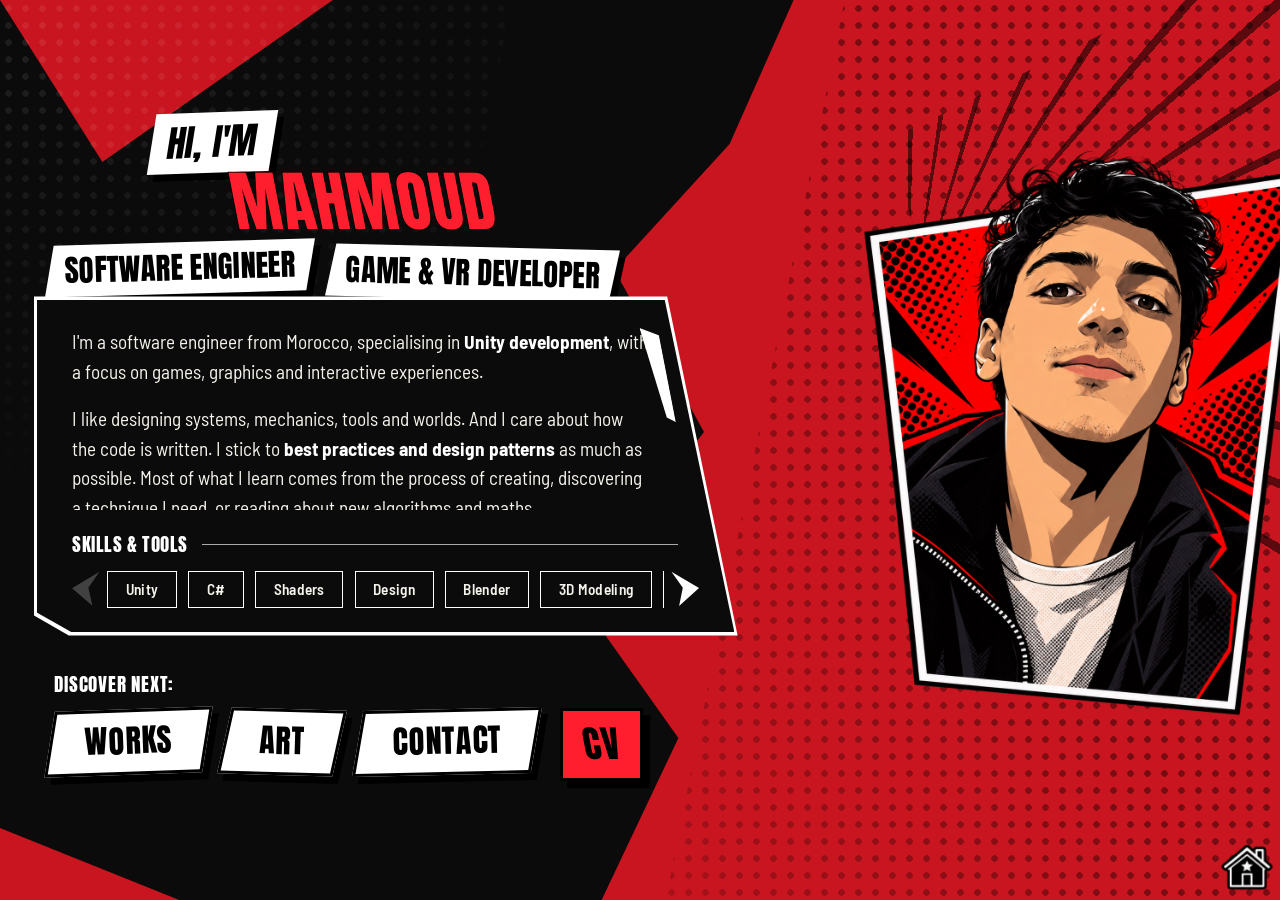
==== about.html @ aef6826e "First Commit, Home, About and Contact page done" ====
<!DOCTYPE html>
<html lang="en">
<head>
<meta charset="utf-8">
<meta name="viewport" content="width=device-width, initial-scale=1">
<title>About — Mahmoud Elmansari</title>
<meta name="description" content="Software engineer from Morocco specialising in Unity development — games, graphics and interactive experiences.">

<meta property="og:title" content="About — Mahmoud Elmansari">
<meta property="og:description" content="Software engineer from Morocco. Unity, games, graphics, interactive experiences.">
<meta property="og:type" content="website">

<link rel="preconnect" href="https://fonts.googleapis.com">
<link rel="preconnect" href="https://fonts.gstatic.com" crossorigin>
<link href="https://fonts.googleapis.com/css2?family=Anton&family=Barlow+Semi+Condensed:wght@400;500;600;700&family=Caveat:wght@600;700&family=Permanent+Marker&display=swap" rel="stylesheet">

<link rel="stylesheet" href="css/style.css">
<link rel="stylesheet" href="css/about.css">
</head>

<body class="page-about">

<!-- =================================================================
     BACKGROUND — fluid, fills the window at any aspect
     ================================================================= -->
<div class="bg" aria-hidden="true">
  <div class="bg-red"></div>
  <div class="bg-dots bg-dots--right"></div>
  <div class="bg-rays"></div>
  <div class="bg-spike-a"></div>
  <div class="bg-spike-b"></div>
  <div class="bg-dots bg-dots--left"></div>
</div>

<!-- =================================================================
     VIEWPORT > FRAME — composed on the 1600 x 900 canvas
     ================================================================= -->
<div class="viewport">
<div class="frame">

  <main class="stage">

    <!-- ---------- heading stack ---------- -->
    <header class="intro">
      <p class="intro-hi"><span>Hi, I'm</span></p>
      <h1 class="intro-name"><span>Mahmoud</span></h1>
      <p class="intro-roles">
        <span class="role-plate role-plate--a"><span>Software Engineer</span></span>
        <span class="role-plate role-plate--b"><span>Game &amp; VR Developer</span></span>
      </p>
    </header>

    <!-- ---------- bio panel ---------- -->
    <section class="panel">
      <div class="panel-inner">

        <div class="bio-wrap">
          <div class="bio">
            <p>I'm a software engineer from Morocco, specialising in
               <strong>Unity development</strong>, with a focus on games,
               graphics and interactive experiences.</p>
            <p>I like designing systems, mechanics, tools and
               worlds. And I care about how the code is written. I stick to
               <strong>best practices and design patterns</strong> as much as
               possible. Most of what I learn comes from the process of
               creating, discovering a technique I need, or reading about new
               algorithms and maths.</p>
            <p>I'm also deeply into <strong>visual art and animation</strong>.
               I draw when I can. I always trying to improve my art
               skills and fundamentals.</p>
            <p>I'm always learning, exploring, and making new things, and I'm
               always open to new opportunities where we can build meaningful
               experiences.</p>
          </div>
          <div class="bio-scroll" aria-hidden="true"><span class="bio-thumb"></span></div>
        </div>

        <h2 class="skills-head"><span>Skills &amp; Tools</span></h2>
        <div class="skills-wrap">
          <button class="skills-arrow skills-arrow--prev" type="button" aria-label="Scroll skills left">
            <svg viewBox="0 0 32 40" aria-hidden="true"><polygon points="30,0 0,17 26,40 19,18"/></svg>
          </button>

          <ul class="skills">
            <li>Unity</li>
            <li>C#</li>
            <li>Shaders</li>
            <li>Design</li>
            <li>Blender</li>
            <li>3D Modeling</li>
            <li>Photoshop</li>
            <li>Painting</li>
            <li>Drawing</li>
            <li>UX/UI</li>
          </ul>

          <button class="skills-arrow skills-arrow--next" type="button" aria-label="Scroll skills right">
            <svg viewBox="0 0 32 40" aria-hidden="true"><polygon points="2,0 32,17 6,40 13,18"/></svg>
          </button>
        </div>

      </div>
    </section>

    <!-- ---------- onward navigation ---------- -->
    <nav class="discover" aria-label="Continue to">
      <p class="discover-label">Discover next:</p>
      <ul>
        <li><a class="nav-btn" href="works.html"><span>Works</span></a></li>
        <li><a class="nav-btn" href="art.html"><span>Art</span></a></li>
        <li><a class="nav-btn" href="contact.html"><span>Contact</span></a></li>
      </ul>
    </nav>

    <a class="cv" href="About%20Me%20Asset/CV_Mahmoud.pdf"
       download="Mahmoud-Elmansari-CV.pdf"
       aria-label="Download my CV as a PDF"><span>CV</span></a>

    <!-- ---------- portrait ---------- -->
    <div class="shot">
      <div class="shot-frame">
        <img src="About%20Me%20Asset/Me_Persona_5.png" alt="Portrait of Mahmoud Elmansari">
      </div>
    </div>

    <!-- ---------- home ---------- -->
    <a class="home-link" href="index.html" aria-label="Back to home">
      <img src="General%20Asset/House_Icon_Persona.png" alt="">
    </a>

  </main>

</div>
</div>

<script src="js/main.js"></script>
</body>
</html>
---- css/style.css ----
/* =====================================================================
   Mahmoud Elmansari — personal site
   style.css

   HOW THIS PAGE SCALES
   --------------------
   The composition is designed once on a fixed 1600 x 900 canvas, then
   scaled uniformly to fit the window — the same idea as a Canvas Scaler
   with a reference resolution.

   --u is the size of one design pixel at the current window size.
   Every measurement inside the frame is written as calc(var(--u) * N),
   where N is the number of pixels it would be on the 1600x900 canvas.

   So: a 112px headline is calc(var(--u) * 112). An element 110px from
   the left is left:calc(var(--u) * 110). Nothing is fluid, nothing
   drifts, and the layout cannot break at any window size.

   The background sits OUTSIDE the frame and fills the whole window,
   so there are never letterbox bars around the scaled composition.

   Below 760px wide the frame is switched off entirely and a separate
   flowing mobile layout takes over (section 12).
   ===================================================================== */

/* ---------------------------------------------------------------
   1. TOKENS
   --------------------------------------------------------------- */
:root{
  /* the scaler --------------------------------------------------- */
  --design-w: 1600;
  --design-h: 900;
  --u: min(100vw / 1600, 100vh / 900);   /* one design pixel */

  /* colour ------------------------------------------------------- */
  --red:        #C9151F;
  --red-hot:    #FF1E2D;
  --black:      #0B0B0B;
  --black-pure: #000000;
  --white:      #F6F3EC;
  --white-pure: #FFFFFF;

  /* geometry (design px) ---------------------------------------- */
  --skew:       -11deg;
  --pop:        calc(var(--u) * 9);
  --edge:       calc(var(--u) * 4);

  /* type --------------------------------------------------------- */
  --f-display:  "Anton", "Arial Narrow", Impact, sans-serif;
  --f-text:     "Barlow Semi Condensed", "Arial Narrow", sans-serif;
  --f-hand:     "Permanent Marker", cursive;
  --f-script:   "Caveat", cursive;

  /* sizes, in design px ----------------------------------------- */
  --s-name:     calc(var(--u) * 112);
  --s-nav:      calc(var(--u) * 44);
  --s-role:     calc(var(--u) * 21);
  --s-tagline:  calc(var(--u) * 54);
  --s-body:     calc(var(--u) * 20);
  --s-cta:      calc(var(--u) * 16);
  --s-note:     calc(var(--u) * 17);

  /* composition anchors, in design px --------------------------- */
  --identity-x: 110;      /* left edge of the name block          */
  --identity-y: 195;      /* top edge of the name block           */
  --sub-indent: 26;       /* extra indent for role/tagline/blurb/cta */
  --nav-x:      690;      /* left edge of the nav column          */
  --nav-y:      262;      /* top edge of the nav column           */
  --nav-w:      340;      /* nav column width (plates centre in it) */
}

/* ---------------------------------------------------------------
   2. RESET
   --------------------------------------------------------------- */
*,*::before,*::after{box-sizing:border-box}
html,body{margin:0;padding:0;height:100%}
html{-webkit-text-size-adjust:100%}

body{
  background:var(--black);
  color:var(--white);
  font-family:var(--f-text);
  line-height:1.4;
  overflow:hidden;
}

img{display:block;max-width:100%}
ul{list-style:none;margin:0;padding:0}
a{text-decoration:none;color:inherit}

:focus-visible{outline:calc(var(--u) * 3) solid var(--white-pure);outline-offset:calc(var(--u) * 5)}

/* ---------------------------------------------------------------
   3. BACKGROUND — fluid, fills the window at any aspect
   --------------------------------------------------------------- */
.bg{position:fixed;inset:0;z-index:0;pointer-events:none;overflow:hidden}
.bg > *{position:absolute;inset:0}

.bg-red{
  background:var(--red);
  clip-path:polygon(
    0 0, 57% 0, 50% 13%, 56% 25%, 46% 41%,
    53% 55%, 43% 71%, 48% 85%, 39% 100%, 0 100%
  );
}

.bg-shard-bl{
  background:var(--black);
  clip-path:polygon(0 70%, 8% 76%, 4% 84%, 31% 100%, 0 100%);
}

.bg-slash{
  background:var(--red-hot);
  clip-path:polygon(27% 100%, 50% 30%, 53% 30%, 33% 100%);
}

.bg-shard-tr{
  background:var(--red);
  clip-path:polygon(70% 0, 100% 0, 100% 55%, 93% 42%, 97% 26%, 86% 24%, 90% 11%);
}

.bg-rays{
  top:-24%; right:-14%; left:auto; bottom:auto;
  width:78vmax; height:78vmax;
  background:repeating-conic-gradient(
    from 168deg at 50% 50%,
    var(--black-pure) 0deg 1.1deg,
    transparent      1.1deg 7.5deg
  );
  opacity:.85;
  clip-path:polygon(52% 42%, 100% 8%, 100% 62%, 74% 66%);
}

.bg-bolt-a{
  background:var(--red);
  clip-path:polygon(63% 0, 69% 0, 60% 33%, 66% 33%, 55% 72%, 58% 40%, 52% 40%);
  opacity:.95;
}
.bg-bolt-b{
  background:var(--red-hot);
  clip-path:polygon(88% 62%, 92% 62%, 85% 82%, 89% 82%, 78% 100%, 83% 76%, 80% 76%);
  opacity:.9;
}

.bg-spike-tr{background:var(--black-pure);clip-path:polygon(100% 4%, 100% 7%, 78% 21%)}
.bg-spike-br{background:var(--black-pure);clip-path:polygon(100% 88%, 100% 92%, 70% 74%)}

/* halftone — one dot grid, masked so the field thins out */
.bg-dots{
  background-image:radial-gradient(circle, currentColor 3.1px, transparent 3.3px);
  background-size:17px 17px;
}
.bg-dots--left{
  color:var(--black-pure);
  opacity:.20;
  clip-path:polygon(0 0, 30% 0, 16% 100%, 0 100%);
  -webkit-mask-image:linear-gradient(100deg,#000 0%,#000 32%,transparent 88%);
          mask-image:linear-gradient(100deg,#000 0%,#000 32%,transparent 88%);
}
.bg-dots--right{
  color:var(--white-pure);
  opacity:.13;
  clip-path:polygon(58% 0, 100% 0, 100% 74%, 46% 100%);
  -webkit-mask-image:radial-gradient(70% 60% at 92% 10%,#000 0%,transparent 78%);
          mask-image:radial-gradient(70% 60% at 92% 10%,#000 0%,transparent 78%);
}
.bg-dots--shard{
  color:var(--black-pure);
  opacity:.5;
  clip-path:polygon(70% 0, 100% 0, 100% 55%, 93% 42%, 97% 26%, 86% 24%, 90% 11%);
  -webkit-mask-image:linear-gradient(215deg,#000 0%,#000 18%,transparent 72%);
          mask-image:linear-gradient(215deg,#000 0%,#000 18%,transparent 72%);
}

/* ---------------------------------------------------------------
   4. THE SCALED FRAME
   --------------------------------------------------------------- */
.viewport{
  position:fixed;inset:0;z-index:2;
  display:grid;place-items:center;
  overflow:hidden;
}

.frame{
  position:relative;
  width:calc(var(--u) * var(--design-w));
  height:calc(var(--u) * var(--design-h));
}

/* everything inside the frame is absolutely placed on the canvas */
.stage{position:absolute;inset:0}

/* ---------------------------------------------------------------
   5. PORTRAIT
   --------------------------------------------------------------- */
.portrait{
  position:absolute;
  right:0;bottom:0;
  width:calc(var(--u) * 780);
  height:calc(var(--u) * 900);
  z-index:1;
  pointer-events:none;
}
.portrait img{
  height:100%;width:100%;
  object-fit:contain;
  object-position:bottom right;
}

/* ---------------------------------------------------------------
   6. STARS
   --------------------------------------------------------------- */
.decor{position:absolute;inset:0;z-index:3;pointer-events:none}

/* stars are a PNG asset (Home Page Asset/star.png) */
.star{position:absolute;display:block}
.star img{width:100%;height:100%;object-fit:contain}

.star--tl{
  top:calc(var(--u) * -70); left:calc(var(--u) * -210);
  width:calc(var(--u) * 250); height:calc(var(--u) * 250);
  transform:rotate(10deg);
}
.star--br{
  bottom:calc(var(--u) * 22); right:calc(var(--u) * -130);
  width:calc(var(--u) * 50); height:calc(var(--u) * 50);
  transform:rotate(14deg);
}

/* ---------------------------------------------------------------
   7. MARGINALIA
   --------------------------------------------------------------- */
.note{
  position:absolute;z-index:4;margin:0;
  font-family:var(--f-hand);
  font-size:var(--s-note);
  line-height:1.35;
  letter-spacing:.02em;
  pointer-events:none;
}
.note--tl{
  top:calc(var(--u) * 80); left:calc(var(--u) * -25);
  color:var(--black-pure); transform:rotate(-4deg);
}
.note--bl{
  bottom:calc(var(--u) * 20); left:calc(var(--u) * -20);
  color:var(--white-pure); transform:rotate(-3deg);
}

.note-swoosh{
  display:block;width:5.5em;height:.5em;margin-top:.25em;
  border-bottom:calc(var(--u) * 2) solid currentColor;
  border-radius:0 0 90% 10%;
  transform:rotate(3deg);
}

/* ---------------------------------------------------------------
   8. IDENTITY
   --------------------------------------------------------------- */
.identity{
  position:absolute;z-index:5;
  left:calc(var(--u) * var(--identity-x));
  top:calc(var(--u) * var(--identity-y));
  width:calc(var(--u) * 680);
}

.name{
  position:relative;
  width:max-content;
  margin:0 0 calc(var(--u) * 16);
  font-weight:400;line-height:1;
}

.name-slab{
  position:absolute;
  top:-.18em;left:-.34em;right:-1.1em;bottom:-.1em;
  background:var(--white-pure);
  transform:skewX(var(--skew)) rotate(-2deg);
  z-index:0;
}

.name-line{
  position:relative;z-index:1;
  display:table;
  font-family:var(--f-display);
  font-size:var(--s-name);
  letter-spacing:.005em;
  text-transform:uppercase;
  padding:.09em .3em .15em;
  box-shadow:var(--pop) var(--pop) 0 var(--black-pure);
}
.name-line span{display:block;transform:skewX(calc(var(--skew) * -1))}

.name-line--first{
  background:var(--white-pure);
  color:var(--black-pure);
  margin-left:.05em;
  transform:skewX(var(--skew)) rotate(-1.4deg);
}
.name-line--last{
  background:var(--black-pure);
  color:var(--red-hot);
  margin-top:-.05em;
  transform:skewX(var(--skew)) rotate(.9deg);
}

.role{
  display:table;
  margin:0 0 calc(var(--u) * 26) calc(var(--u) * var(--sub-indent));
  background:var(--black-pure);
  color:var(--white);
  font-size:var(--s-role);
  font-weight:500;
  letter-spacing:.03em;
  padding:.45em 1em;
  transform:skewX(var(--skew)) rotate(-.8deg);
}
.role span{display:block;transform:skewX(calc(var(--skew) * -1))}

.tagline{
  display:table;position:relative;
  margin:0 0 calc(var(--u) * 22) calc(var(--u) * var(--sub-indent));
  font-family:var(--f-script);
  font-weight:700;
  font-size:var(--s-tagline);
  line-height:1;
  color:var(--white-pure);
  padding-bottom:.14em;
  transform:rotate(-1.6deg);
}
.tagline::after{
  content:"";position:absolute;left:.05em;right:1.2em;bottom:0;
  height:calc(var(--u) * 3);
  background:var(--white-pure);
  border-radius:0 0 60% 40%;
  transform:rotate(-.6deg);
}

.blurb{
  margin:0 0 calc(var(--u) * 30) calc(var(--u) * var(--sub-indent));
  font-size:var(--s-body);
  color:var(--white);
}

.cta{
  display:inline-flex;align-items:center;gap:1.1em;
  margin-left:calc(var(--u) * var(--sub-indent));
  border:calc(var(--u) * 3) solid var(--white-pure);
  color:var(--white-pure);
  font-weight:600;
  font-size:var(--s-cta);
  letter-spacing:.14em;
  text-transform:uppercase;
  padding:.9em 1.7em;
  transform:skewX(var(--skew)) rotate(-1deg);
  transition:background .07s steps(2), color .07s steps(2), box-shadow .07s steps(2);
}
.cta > *{transform:skewX(calc(var(--skew) * -1))}
.cta-arrow{width:2.5em;height:auto}
.cta:hover,.cta:focus-visible{
  background:var(--white-pure);
  color:var(--black-pure);
  box-shadow:var(--pop) var(--pop) 0 var(--black-pure);
}

/* ---------------------------------------------------------------
   9. NAV
   --------------------------------------------------------------- */
.nav{
  position:absolute;z-index:5;
  left:calc(var(--u) * var(--nav-x));
  top:calc(var(--u) * var(--nav-y));
  width:calc(var(--u) * var(--nav-w));
}
.nav ul{display:flex;flex-direction:column;align-items:center}

.nav li{margin-top:-.1em}
.nav li:first-child{margin-top:0}

/* per-plate placement: --tilt is rotation, --slide offsets it
   horizontally from the stack's centre axis */
.nav li:nth-child(1){--tilt:-2.4deg; --slide:1.6em; z-index:5}
.nav li:nth-child(2){--tilt: 1.5deg; --slide:0;     z-index:4}
.nav li:nth-child(3){--tilt:-1.2deg; --slide:1.1em; z-index:3}
.nav li:nth-child(4){--tilt: 2.1deg; --slide:.35em; z-index:2}
.nav li:nth-child(5){--tilt:-1.8deg; --slide:1.3em; z-index:1}

.nav-btn{
  display:block;
  margin-left:var(--slide);
  background:var(--white-pure);
  color:var(--black-pure);
  font-family:var(--f-display);
  font-size:var(--s-nav);
  letter-spacing:.02em;
  text-transform:uppercase;
  text-align:center;
  white-space:nowrap;
  padding:.28em 1.2em .32em;
  border:var(--edge) solid var(--black-pure);
  transform:skewX(var(--skew)) rotate(var(--tilt));
  box-shadow:var(--pop) var(--pop) 0 var(--black-pure);
  transition:transform .07s steps(2), box-shadow .07s steps(2),
             background .07s steps(2), color .07s steps(2);
}
.nav-btn span{display:block;transform:skewX(calc(var(--skew) * -1))}

.nav-btn:hover,.nav-btn:focus-visible{
  transform:skewX(var(--skew)) rotate(var(--tilt))
            translate(calc(var(--u) * -4), calc(var(--u) * -4));
  box-shadow:calc(var(--u) * 7) calc(var(--u) * 7) 0 var(--black-pure);
}

.nav-btn.is-active{
  background:var(--red-hot);
  color:var(--white-pure);
  border-color:var(--white-pure);
  outline:var(--edge) solid var(--black-pure);
  outline-offset:0;
}
.nav-btn.is-active:focus-visible{
  outline-color:var(--white-pure);
  outline-offset:calc(var(--u) * 5);
}

/* ---------------------------------------------------------------
   9b. HOME LINK  (shared by every inner page)
   position:fixed, NOT absolute. The frame is centred and letterboxed,
   so anything anchored to it drifts away from the screen corner as the
   window's aspect ratio changes. --u still scales the size.
   --------------------------------------------------------------- */
.home-link{
  position:fixed;z-index:20;
  right:calc(var(--u) * 30);
  bottom:calc(var(--u) * 24);
  width:calc(var(--u) * 82);
  height:calc(var(--u) * 82);
  display:block;
  transition:transform .09s steps(2);
}
.home-link img{width:100%;height:100%;object-fit:contain}
.home-link:hover,.home-link:focus-visible{
  transform:translateY(calc(var(--u) * -4)) rotate(-3deg);
}

@media (max-width:760px){
  .home-link{right:1rem;bottom:1rem;width:44px;height:44px}
}

/* ---------------------------------------------------------------
   10. ENTRANCE — one sequence, then stillness
   --------------------------------------------------------------- */
.identity > *,.nav li,.portrait,.note,.star{opacity:0}

body.is-ready .identity > *{animation:slam .42s cubic-bezier(.2,.9,.3,1) forwards}
body.is-ready .identity > *:nth-child(1){animation-delay:.05s}
body.is-ready .identity > *:nth-child(2){animation-delay:.13s}
body.is-ready .identity > *:nth-child(3){animation-delay:.21s}
body.is-ready .identity > *:nth-child(4){animation-delay:.29s}
body.is-ready .identity > *:nth-child(5){animation-delay:.37s}

body.is-ready .nav li{animation:slam-right .38s cubic-bezier(.2,.9,.3,1) forwards}
body.is-ready .nav li:nth-child(1){animation-delay:.30s}
body.is-ready .nav li:nth-child(2){animation-delay:.37s}
body.is-ready .nav li:nth-child(3){animation-delay:.44s}
body.is-ready .nav li:nth-child(4){animation-delay:.51s}
body.is-ready .nav li:nth-child(5){animation-delay:.58s}

body.is-ready .portrait{animation:fade-up .6s ease-out .16s forwards}

/* stars and notes only fade — a transform keyframe would wipe rotation */
body.is-ready .star{animation:fade-in .5s ease-out .62s forwards}
body.is-ready .note{animation:fade-in .5s ease-out .78s forwards}

@keyframes slam      {from{opacity:0;transform:translateX(-3em)} to{opacity:1;transform:none}}
@keyframes slam-right{from{opacity:0;transform:translateX(3em)}  to{opacity:1;transform:none}}
@keyframes fade-up   {from{opacity:0;transform:translateY(2em)}  to{opacity:1;transform:none}}
@keyframes fade-in   {from{opacity:0} to{opacity:1}}

/* ---------------------------------------------------------------
   11. VERY WIDE / VERY TALL WINDOWS
   The frame stays centred; the background fills the rest. Nothing
   here needs a breakpoint — this block only stops the composition
   from becoming absurdly small in an extreme sliver of a window.
   --------------------------------------------------------------- */
@media (min-aspect-ratio:2.6/1){
  :root{--u:min(100vw / 2100, 100vh / 900)}
}

/* ---------------------------------------------------------------
   12. MOBILE — frame off, real flowing layout
   --------------------------------------------------------------- */
@media (max-width:760px){
  :root{
    --u:1px;                       /* stop scaling; use real pixels */
    --pop:6px;
    --edge:3px;
    --s-name:clamp(2.1rem, 11.5vw, 3.6rem);
    --s-nav:1.2rem;
    --s-role:.85rem;
    --s-tagline:clamp(1.5rem, 8vw, 2.2rem);
    --s-body:1rem;
    --s-cta:.8rem;
  }

  body{overflow-y:auto}

  .viewport{position:static;display:block;overflow:visible}
  .frame{width:auto;height:auto;min-height:100svh;
         display:flex;flex-direction:column;justify-content:center;
         gap:2rem;padding:clamp(1.25rem,6vw,2rem)}

  .stage{position:static;display:contents}

  .identity{position:static;width:auto}
  .name{margin-bottom:1rem}
  .name-slab{right:-.5em}
  .role,.tagline,.blurb,.cta{margin-left:0}
  .blurb{display:none}

  .nav{position:static;width:auto;order:2}
  .nav ul{flex-direction:row;flex-wrap:wrap;gap:.75em .6em;align-items:flex-start}
  .nav li{margin:0}
  .nav-btn{margin-left:0;padding:.24em .85em .28em}

  .portrait{
    position:fixed;
    right:-16%;bottom:0;
    width:112%;height:62svh;
    opacity:.3;z-index:0;
  }

  .decor,.note{display:none}

  /* background reshaped for a portrait window */
  .bg-red{clip-path:polygon(0 0,100% 0,100% 58%,62% 66%,68% 74%,0 80%)}
  .bg-shard-tr,.bg-rays,.bg-bolt-a,.bg-bolt-b,
  .bg-spike-tr,.bg-spike-br,.bg-dots--shard{display:none}
  .bg-dots--left{clip-path:polygon(0 0,100% 0,100% 22%,0 30%)}
  .bg-dots--right{clip-path:polygon(0 62%,100% 52%,100% 100%,0 100%)}
}

/* ---------------------------------------------------------------
   13. ACCESSIBILITY
   --------------------------------------------------------------- */
@media (prefers-reduced-motion:reduce){
  .identity > *,.nav li,.portrait,.note,.star{opacity:1;animation:none !important}
  *{transition-duration:.01ms !important}
}

@media print{
  .bg,.decor,.note{display:none}
  body{overflow:visible;background:#fff;color:#000}
}
---- css/about.css ----
/* =====================================================================
   about.css — About Me page
   Loads AFTER style.css, which supplies the tokens, the reset and the
   1600 x 900 scaler. Every number below is a design pixel on that
   canvas, written as calc(var(--u) * N).
   ===================================================================== */

/* ---------------------------------------------------------------
   1. BACKGROUND
   Mirror image of the home page: black on the left, red on the
   right, with the portrait sitting in the red.
   --------------------------------------------------------------- */
.page-about .bg-red{
  background:var(--red);
  clip-path:polygon(
    62% 0, 100% 0, 100% 100%, 47% 100%,
    53% 82%, 45% 66%, 55% 48%, 48% 30%, 57% 16%
  );
}

.page-about .bg-rays{
  top:-16%; right:-8%; left:auto; bottom:auto;
  width:74vmax; height:74vmax;
  background:repeating-conic-gradient(
    from 152deg at 50% 50%,
    var(--black-pure) 0deg 1.2deg,
    transparent      1.2deg 8deg
  );
  opacity:.55;
  clip-path:polygon(48% 30%, 100% 4%, 100% 74%, 62% 82%);
}

.page-about .bg-spike-a{
  background:var(--red);
  clip-path:polygon(0 0, 26% 0, 8% 18%);
}
.page-about .bg-spike-b{
  background:var(--red);
  clip-path:polygon(0 92%, 14% 100%, 0 100%);
}

.page-about .bg-dots--right{
  color:var(--black-pure);
  opacity:.4;
  clip-path:polygon(66% 0, 100% 0, 100% 100%, 52% 100%);
  -webkit-mask-image:linear-gradient(250deg,#000 0%,#000 26%,transparent 82%);
          mask-image:linear-gradient(250deg,#000 0%,#000 26%,transparent 82%);
}
.page-about .bg-dots--left{
  color:var(--white-pure);
  opacity:.08;
  clip-path:polygon(0 0, 40% 0, 26% 100%, 0 100%);
  -webkit-mask-image:radial-gradient(80% 70% at 4% 6%,#000 0%,transparent 76%);
          mask-image:radial-gradient(80% 70% at 4% 6%,#000 0%,transparent 76%);
}

/* ---------------------------------------------------------------
   2. HEADING STACK
   --------------------------------------------------------------- */
.intro{
  position:absolute;z-index:5;
  left:calc(var(--u) * 62);
  top:calc(var(--u) * 28);
  width:calc(var(--u) * 900);
}

/* shared look for the white label plates */
.intro-hi span,
.role-plate{
  display:inline-block;
  background:var(--white-pure);
  color:var(--black-pure);
  font-family:var(--f-display);
  text-transform:uppercase;
  letter-spacing:.01em;
  transform:skewX(var(--skew)) rotate(var(--tilt,0deg));
  box-shadow:var(--pop) var(--pop) 0 var(--black-pure);
}
.intro-hi span > *,
.role-plate > span{display:block;transform:skewX(calc(var(--skew) * -1))}

.intro-hi{
  margin:0 0 calc(var(--u) * -6) calc(var(--u) * 128);
  --tilt:-2deg;
}
.intro-hi span{
  font-size:calc(var(--u) * 46);
  padding:.1em .42em .16em;
}

.intro-name{
  margin:0 0 calc(var(--u) * 10) calc(var(--u) * 228);
  font-family:var(--f-display);
  font-size:calc(var(--u) * 82);
  font-weight:400;
  line-height:1;
  color:var(--red-hot);
  text-transform:uppercase;
  letter-spacing:.01em;
  transform:skewX(var(--skew)) rotate(1.2deg);
  -webkit-text-stroke:calc(var(--u) * 2) var(--black-pure);
  paint-order:stroke fill;
}
.intro-name span{display:block;transform:skewX(calc(var(--skew) * -1))}

.intro-roles{
  display:flex;
  align-items:flex-start;
  gap:calc(var(--u) * 26);
  margin:0;
}
.role-plate{font-size:calc(var(--u) * 38);padding:.12em .5em .18em}
.role-plate--a{--tilt:-1.6deg}
.role-plate--b{--tilt:1.4deg;margin-top:calc(var(--u) * 6)}

/* ---------------------------------------------------------------
   3. BIO PANEL
   Two nested clipped boxes: the outer is white and acts as the
   keyline, the inner is black and inset by a few design pixels.
   A real border can't be used because clip-path would cut it off.

   The panel has a FIXED height. Extra bio text scrolls inside it
   rather than pushing the panel down into the buttons below.
   --------------------------------------------------------------- */
.panel{
  position:absolute;z-index:5;
  left:calc(var(--u) * 42);
  top:calc(var(--u) * 258);
  width:calc(var(--u) * 880);
  height:calc(var(--u) * 424);
  background:var(--white-pure);
  clip-path:polygon(0 0, 90% 0, 100% 100%, 5% 100%, 0 94%);
}
.panel-inner{
  /* height must subtract the 4px margin on each side, or the inner
     box overruns the bottom of .panel and hides the white keyline */
  height:calc(100% - (var(--u) * 8));
  margin:calc(var(--u) * 4);
  padding:calc(var(--u) * 34) calc(var(--u) * 44) calc(var(--u) * 30);
  background:var(--black);
  clip-path:polygon(0 0, 90% 0, 100% 100%, 5% 100%, 0 94%);
  display:flex;
  flex-direction:column;
}

/* the scrolling region.
   The native scrollbar is hidden and replaced by .bio-scroll below,
   because ::-webkit-scrollbar cannot be rotated or skewed.
   min-height:0 is what actually lets a flex child shrink below its
   content height and scroll at all. */
.bio-wrap{
  position:relative;
  flex:1 1 auto;
  min-height:0;
  display:flex;
  margin-right:calc(var(--u) * 30);
}

.bio{
  flex:1 1 auto;
  min-height:0;
  overflow-y:auto;
  overscroll-behavior:contain;
  padding-right:calc(var(--u) * 34);
  font-size:calc(var(--u) * 24);
  line-height:1.55;
  color:var(--white);
  scrollbar-width:none;              /* Firefox */
  -ms-overflow-style:none;
}
.bio::-webkit-scrollbar{width:0;height:0;display:none}

/* custom scrollbar, matching the mockup: a solid white slab with no
   track outline — the rail below is just an invisible hit area that
   defines the slab's travel and catches clicks. */
.bio-scroll{
  position:absolute;
  right:0;top:calc(var(--u) * 2);bottom:calc(var(--u) * 2);
  width:calc(var(--u) * 13);
  background:transparent;
  /* skew is INVERTED from the house angle here: the panel's right edge
     slants bottom-right, so the slab leans the same way to sit
     parallel with it rather than crossing it */
  transform:skewX(calc(var(--skew) * -1));
  opacity:0;                          /* shown by JS only when it scrolls */
  transition:opacity .15s linear;
}
.bio-scroll.is-live{opacity:1}

.bio-thumb{
  position:absolute;
  left:calc(var(--u) * -10);
  right:0;
  top:0;height:30%;
  background:var(--white-pure);
  /* tapered and tilted: full width at the top, narrowing toward the
     bottom, with the top-left corner riding highest and the
     bottom-right corner dropping lowest. */
  clip-path:polygon(0 0, 100% 8%, 100% 100%, 54% 95%);
  cursor:grab;
}
.bio-thumb:active{cursor:grabbing}

.bio p{margin:0 0 calc(var(--u) * 22)}
.bio p:last-child{margin-bottom:0}
.bio strong{color:var(--white-pure);font-weight:700}

.skills-head{
  flex:none;
  display:flex;align-items:center;
  gap:calc(var(--u) * 18);
  margin:calc(var(--u) * 26) calc(var(--u) * 26) calc(var(--u) * 16) 0;
  font-family:var(--f-display);
  font-size:calc(var(--u) * 24);
  font-weight:400;
  letter-spacing:.03em;
  text-transform:uppercase;
  color:var(--white-pure);
  white-space:nowrap;
}

/* the rule that runs off to the right of the heading */
.skills-head::after{
  content:"";
  flex:1;
  height:calc(var(--u) * 2);
  background:var(--white-pure);
  opacity:.65;
}

/* skills row: one line that scrolls sideways, with arrows that only
   appear once there are more tags than fit */
.skills-wrap{
  flex:none;
  position:relative;
  display:flex;
  align-items:center;
  gap:calc(var(--u) * 10);
}

.skills{
  flex:1 1 auto;
  min-width:0;
  position:relative;          /* makes this the offsetParent for the tags,
                                 so li.offsetLeft matches scrollLeft */
  display:flex;
  flex-wrap:nowrap;
  gap:calc(var(--u) * 14);
  overflow-x:auto;
  scroll-behavior:smooth;
  scroll-snap-type:x mandatory;
  overscroll-behavior-x:contain;
  scrollbar-width:none;
  -ms-overflow-style:none;
}
.skills::-webkit-scrollbar{width:0;height:0;display:none}

.skills li{
  flex:none;
  scroll-snap-align:start;
  border:calc(var(--u) * 2) solid var(--white-pure);
  padding:calc(var(--u) * 9) calc(var(--u) * 22);
  font-size:calc(var(--u) * 19);
  font-weight:600;
  letter-spacing:.02em;
  color:var(--white);
  white-space:nowrap;
}

/* arrows are hidden until JS finds the row actually overflows.
   Each carries its own --tf so hover can add a translate without
   wiping the skew and rotation. */
.skills-arrow{
  flex:none;
  display:none;
  width:calc(var(--u) * 34);
  height:calc(var(--u) * 44);
  padding:0;
  border:0;
  background:transparent;
  cursor:pointer;
  transform:var(--tf);
  transition:transform .09s steps(2), opacity .12s linear;
}
.skills-arrow svg{width:100%;height:100%;display:block;overflow:visible}
.skills-arrow polygon{fill:var(--white-pure)}

.skills-arrow--prev{--tf:skewX(var(--skew)) rotate(-5deg)}
.skills-arrow--next{--tf:skewX(calc(var(--skew) * -1)) rotate(4deg)}

.skills-wrap.is-scrollable .skills-arrow{display:block}

.skills-arrow:disabled{opacity:.22;cursor:default}
.skills-arrow:not(:disabled):hover polygon,
.skills-arrow:not(:disabled):focus-visible polygon{fill:var(--red-hot)}
.skills-arrow--next:not(:disabled):hover{transform:var(--tf) translateX(calc(var(--u) * 4))}
.skills-arrow--prev:not(:disabled):hover{transform:var(--tf) translateX(calc(var(--u) * -4))}

/* ---------------------------------------------------------------
   4. DISCOVER NEXT
   Reuses .nav-btn from style.css so the plates match the home menu.
   --------------------------------------------------------------- */
.discover{
  position:absolute;z-index:5;
  left:calc(var(--u) * 62);
  top:calc(var(--u) * 726);
}

.discover-label{
  margin:0 0 calc(var(--u) * 14) calc(var(--u) * 6);
  font-family:var(--f-display);
  font-size:calc(var(--u) * 24);
  letter-spacing:.04em;
  text-transform:uppercase;
  color:var(--white-pure);
}

.discover ul{display:flex;gap:calc(var(--u) * 22)}
.discover li:nth-child(1){--tilt:-2deg;  --slide:0}
.discover li:nth-child(2){--tilt:1.6deg; --slide:0}
.discover li:nth-child(3){--tilt:-1.3deg;--slide:0}
.discover .nav-btn{font-size:calc(var(--u) * 40);padding:.22em 1em .26em}

/* CV -------------------------------------------------------------- */
.cv{
  position:absolute;z-index:5;
  left:calc(var(--u) * 700);
  top:calc(var(--u) * 772);
  display:block;
  background:var(--red-hot);
  color:var(--black-pure);
  font-family:var(--f-display);
  font-size:calc(var(--u) * 46);
  letter-spacing:.02em;
  text-transform:uppercase;
  padding:.2em .55em .24em;
  border:var(--edge) solid var(--black-pure);
  transform:skewX(var(--skew)) rotate(1.8deg);
  box-shadow:var(--pop) var(--pop) 0 var(--black-pure);
  transition:transform .09s steps(2), box-shadow .09s steps(2),
             background .09s steps(2), color .09s steps(2);
}
.cv span{display:block;transform:skewX(calc(var(--skew) * -1))}
.cv:hover,.cv:focus-visible{
  background:var(--white-pure);
  transform:skewX(var(--skew)) rotate(1.8deg)
            translate(calc(var(--u) * -4), calc(var(--u) * -4));
  box-shadow:calc(var(--u) * 13) calc(var(--u) * 13) 0 var(--black-pure);
}

/* ---------------------------------------------------------------
   5. PORTRAIT
   The PNG already has its white frame drawn into it, so this is just
   a positioned box — no background, no padding, no clip-path. Adding
   any of those produces a second frame around the baked-in one.
   --------------------------------------------------------------- */
.shot{
  position:absolute;z-index:4;
  left:calc(var(--u) * 1046);
  top:calc(var(--u) * -15);
  width:calc(var(--u) * 600);
  height:calc(var(--u) * 876);
}
.shot-frame{width:100%;height:100%}
.shot-frame img{
  width:100%;height:100%;
  object-fit:contain;
  object-position:center;
}

/* ---------------------------------------------------------------
   6. HOME LINK
   Uses the shared sprite in General Asset/.

   position:fixed, NOT absolute. The 1600x900 frame is centred and
   letterboxed, so anything anchored to the frame drifts away from the
   screen corner as the window's aspect ratio changes. Fixed pins it to
   the window instead; --u still scales the size with everything else.
   --------------------------------------------------------------- */
.home-link{
  position:fixed;z-index:20;
  right:calc(var(--u) * 0);
  bottom:calc(var(--u) * 0);
  width:calc(var(--u) * 82);
  height:calc(var(--u) * 82);
  display:block;
  transition:transform .09s steps(2), filter .09s steps(2);
}
.home-link img{width:100%;height:100%;object-fit:contain}

.home-link:hover,.home-link:focus-visible{
  transform:translateY(calc(var(--u) * -4)) rotate(-3deg);
}

/* ---------------------------------------------------------------
   7. ENTRANCE
   --------------------------------------------------------------- */
.page-about .intro > *,
.page-about .panel,
.page-about .discover,
.page-about .cv,
.page-about .shot{opacity:0}

body.page-about.is-ready .intro > *{animation:slam .4s cubic-bezier(.2,.9,.3,1) forwards}
body.page-about.is-ready .intro > *:nth-child(1){animation-delay:.04s}
body.page-about.is-ready .intro > *:nth-child(2){animation-delay:.12s}
body.page-about.is-ready .intro > *:nth-child(3){animation-delay:.20s}

body.page-about.is-ready .panel   {animation:fade-up .5s ease-out .26s forwards}
body.page-about.is-ready .discover{animation:fade-up .45s ease-out .40s forwards}
body.page-about.is-ready .cv      {animation:fade-up .45s ease-out .48s forwards}
body.page-about.is-ready .shot    {animation:slam-right .5s cubic-bezier(.2,.9,.3,1) .14s forwards}

/* ---------------------------------------------------------------
   8. MOBILE — the frame is switched off by style.css below 760px,
   so everything here just needs to flow.
   --------------------------------------------------------------- */
@media (max-width:760px){
  .page-about .stage{position:static;display:contents}

  .intro,.panel,.discover,.cv,.shot{position:static;width:auto}

  .intro{margin-bottom:1.5rem}
  .intro-hi{margin-left:0}
  .intro-hi span{font-size:1.5rem}
  .intro-name{margin-left:1.5rem;font-size:2.6rem}
  .intro-roles{flex-wrap:wrap;gap:.6rem}
  .role-plate{font-size:1.1rem}

  .panel{width:100%;height:auto}
  .panel-inner{margin:3px;padding:1.4rem 1.2rem}
  .bio-wrap{display:block;margin-right:0}
  .bio{font-size:1rem;overflow:visible;padding-right:0;max-height:none}
  .bio-scroll{display:none}
  .skills-head{margin-right:0}
  .bio p{margin-bottom:.9rem}
  .skills-head{font-size:1rem;margin:1.4rem 0 .8rem;gap:.7rem}
  .skills{gap:.5rem;flex-wrap:nowrap}
  .skills li{font-size:.85rem;padding:.35rem .8rem;border-width:2px}
  .skills-arrow{width:24px;height:32px}

  .discover{margin-top:1.6rem}
  .discover-label{font-size:1rem;margin-left:0}
  .discover ul{flex-wrap:wrap;gap:.6rem}
  .discover .nav-btn{font-size:1.15rem;padding:.22em .9em .26em}

  .cv{
    display:inline-block;
    margin-top:1.2rem;
    font-size:1.4rem;
    border-width:3px;
  }

  .shot{margin:1.8rem 0 0;height:auto;order:9}
  .shot-frame{height:auto}
  .shot-frame img{height:auto}

  .home-link{
    position:fixed;z-index:20;
    right:1rem;bottom:1rem;
    width:44px;height:44px;
  }

  /* background reshaped for a portrait window */
  .page-about .bg-red{clip-path:polygon(0 0,100% 0,100% 34%,0 46%)}
  .page-about .bg-rays,
  .page-about .bg-spike-a,
  .page-about .bg-spike-b{display:none}
  .page-about .bg-dots--right{clip-path:polygon(0 0,100% 0,100% 30%,0 42%)}
  .page-about .bg-dots--left{display:none}
}

@media (prefers-reduced-motion:reduce){
  .page-about .intro > *,
  .page-about .panel,
  .page-about .discover,
  .page-about .cv,
  .page-about .shot{opacity:1;animation:none !important}
}
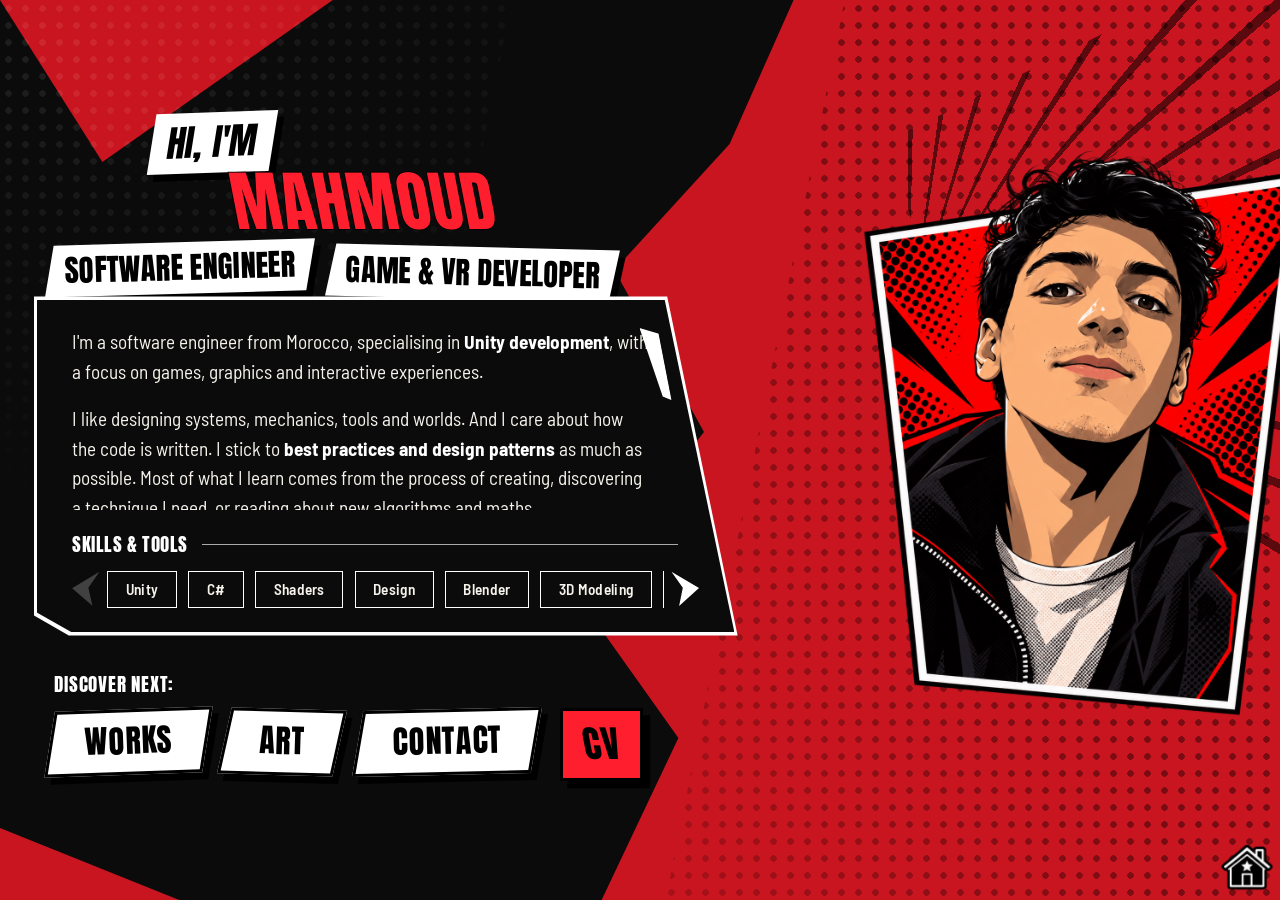
==== commit b39877e3: "Cleaning project and compress images" ====
--- a/about.html
+++ b/about.html
@@ -9,6 +9,8 @@
 <meta property="og:title" content="About — Mahmoud Elmansari">
 <meta property="og:description" content="Software engineer from Morocco. Unity, games, graphics, interactive experiences.">
 <meta property="og:type" content="website">
+
+<link rel="icon" href="home-assets/star.png">
 
 <link rel="preconnect" href="https://fonts.googleapis.com">
 <link rel="preconnect" href="https://fonts.gstatic.com" crossorigin>
@@ -65,8 +67,10 @@
                possible. Most of what I learn comes from the process of
                creating, discovering a technique I need, or reading about new
                algorithms and maths.</p>
+            <p>I have been developing games and software since 2019, four years of that professionally. 
+              During this period I have worked on many projects, including personal, freelance and studio projects.</p>
             <p>I'm also deeply into <strong>visual art and animation</strong>.
-               I draw when I can. I always trying to improve my art
+               I draw when I can. I'm always trying to improve my art
                skills and fundamentals.</p>
             <p>I'm always learning, exploring, and making new things, and I'm
                always open to new opportunities where we can build meaningful
@@ -107,32 +111,33 @@
       <p class="discover-label">Discover next:</p>
       <ul>
         <li><a class="nav-btn" href="works.html"><span>Works</span></a></li>
-        <li><a class="nav-btn" href="art.html"><span>Art</span></a></li>
+        <li><a class="nav-btn" href="works.html#art"><span>Art</span></a></li>
         <li><a class="nav-btn" href="contact.html"><span>Contact</span></a></li>
       </ul>
     </nav>
 
-    <a class="cv" href="About%20Me%20Asset/CV_Mahmoud.pdf"
+    <a class="cv" href="about-assets/CV_Mahmoud.pdf"
        download="Mahmoud-Elmansari-CV.pdf"
        aria-label="Download my CV as a PDF"><span>CV</span></a>
 
     <!-- ---------- portrait ---------- -->
     <div class="shot">
       <div class="shot-frame">
-        <img src="About%20Me%20Asset/Me_Persona_5.png" alt="Portrait of Mahmoud Elmansari">
+        <img src="about-assets/Me_Persona_5.png" alt="Portrait of Mahmoud Elmansari">
       </div>
     </div>
-
-    <!-- ---------- home ---------- -->
-    <a class="home-link" href="index.html" aria-label="Back to home">
-      <img src="General%20Asset/House_Icon_Persona.png" alt="">
-    </a>
 
   </main>
 
 </div>
 </div>
 
+<!-- home, outside the frame — a transformed ancestor would make
+     position:fixed resolve against the frame instead of the window -->
+<a class="home-link" href="index.html" aria-label="Back to home">
+  <img src="general-assets/House_Icon_Persona.png" alt="">
+</a>
+
 <script src="js/main.js"></script>
 </body>
 </html>
--- a/css/style.css
+++ b/css/style.css
@@ -74,6 +74,11 @@
    --------------------------------------------------------------- */
 *,*::before,*::after{box-sizing:border-box}
 html,body{margin:0;padding:0;height:100%}
+/* the skewed plates and their hard shadows sit slightly outside their
+   boxes. Without this the page picks up a sideways scrollbar and the
+   composition can be dragged off-centre. html matters as much as body:
+   if only body is clipped, html still scrolls. */
+html{overflow-x:hidden}
 html{-webkit-text-size-adjust:100%}
 
 body{
@@ -212,7 +217,7 @@
    --------------------------------------------------------------- */
 .decor{position:absolute;inset:0;z-index:3;pointer-events:none}
 
-/* stars are a PNG asset (Home Page Asset/star.png) */
+/* stars are a PNG asset (home-assets/star.png) */
 .star{position:absolute;display:block}
 .star img{width:100%;height:100%;object-fit:contain}
 
@@ -430,9 +435,9 @@
    window's aspect ratio changes. --u still scales the size.
    --------------------------------------------------------------- */
 .home-link{
-  position:fixed;z-index:20;
-  right:calc(var(--u) * 30);
-  bottom:calc(var(--u) * 24);
+  position:fixed;z-index:40;
+  right:calc(var(--u) * 0);
+  bottom:calc(var(--u) * 0);
   width:calc(var(--u) * 82);
   height:calc(var(--u) * 82);
   display:block;
@@ -445,6 +450,34 @@
 
 @media (max-width:760px){
   .home-link{right:1rem;bottom:1rem;width:44px;height:44px}
+}
+
+/* ---------------------------------------------------------------
+   9d. CONTACT MORPH
+   The clicked CONTACT plate lifts out of the nav, spins and grows
+   toward the size of the contact card. The Contact page then picks
+   the motion up where this left off, so the plate appears to become
+   the card.
+   --------------------------------------------------------------- */
+.morph{
+  position:fixed;
+  z-index:210;
+  pointer-events:none;
+  transform-origin:50% 50%;
+  will-change:transform;
+}
+.morph .nav-btn{
+  width:100%;
+  height:100%;
+  display:flex;
+  align-items:center;
+  justify-content:center;
+}
+/* the wording fades as the plate becomes a slab — stretched text
+   would give the morph away */
+.morph .nav-btn span{
+  transition:opacity .18s linear;
+  opacity:0;
 }
 
 /* ---------------------------------------------------------------
--- a/css/about.css
+++ b/css/about.css
@@ -370,27 +370,11 @@
 
 /* ---------------------------------------------------------------
    6. HOME LINK
-   Uses the shared sprite in General Asset/.
-
-   position:fixed, NOT absolute. The 1600x900 frame is centred and
-   letterboxed, so anything anchored to the frame drifts away from the
-   screen corner as the window's aspect ratio changes. Fixed pins it to
-   the window instead; --u still scales the size with everything else.
-   --------------------------------------------------------------- */
-.home-link{
-  position:fixed;z-index:20;
-  right:calc(var(--u) * 0);
-  bottom:calc(var(--u) * 0);
-  width:calc(var(--u) * 82);
-  height:calc(var(--u) * 82);
-  display:block;
-  transition:transform .09s steps(2), filter .09s steps(2);
-}
-.home-link img{width:100%;height:100%;object-fit:contain}
-
-.home-link:hover,.home-link:focus-visible{
-  transform:translateY(calc(var(--u) * -4)) rotate(-3deg);
-}
+   Now lives in style.css section 9b, shared by About, Contact and
+   Works so all three stay in the same corner position. Edit it there,
+   or add a .page-about .home-link override here to change this page
+   alone.
+   --------------------------------------------------------------- */
 
 /* ---------------------------------------------------------------
    7. ENTRANCE
@@ -415,27 +399,47 @@
    8. MOBILE — the frame is switched off by style.css below 760px,
    so everything here just needs to flow.
    --------------------------------------------------------------- */
+/* keep a stray pixel of overhang from giving the page a sideways
+   scrollbar — the skewed plates and their hard shadows sit slightly
+   outside their boxes */
+body.page-about{overflow-x:hidden}
 @media (max-width:760px){
   .page-about .stage{position:static;display:contents}
 
-  .intro,.panel,.discover,.cv,.shot{position:static;width:auto}
+  /* belt and braces: nothing inside the flowing layout may be wider
+     than the window */
+  .page-about .frame{max-width:100%;overflow-x:clip}
+
+  .intro,.panel,.discover,.cv,.shot{position:static;width:auto;max-width:100%}
 
   .intro{margin-bottom:1.5rem}
   .intro-hi{margin-left:0}
   .intro-hi span{font-size:1.5rem}
   .intro-name{margin-left:1.5rem;font-size:2.6rem}
-  .intro-roles{flex-wrap:wrap;gap:.6rem}
-  .role-plate{font-size:1.1rem}
-
-  .panel{width:100%;height:auto}
-  .panel-inner{margin:3px;padding:1.4rem 1.2rem}
-  .bio-wrap{display:block;margin-right:0}
-  .bio{font-size:1rem;overflow:visible;padding-right:0;max-height:none}
+  .intro-roles{flex-wrap:wrap;gap:.6rem;max-width:100%}
+  .role-plate{font-size:1.1rem;max-width:100%}
+  .intro-hi span{max-width:100%}
+
+  /* the desktop clip cuts in to 90% on the right, which the bio text
+     then runs past at full width. A near-rectangular shape keeps the
+     panel readable here. */
+  .panel{
+    width:100%;height:auto;
+    clip-path:polygon(0 1%, 100% 0, 99% 99%, 1% 100%);
+  }
+  .panel-inner{
+    margin:3px;
+    padding:1.3rem 1.2rem;
+    clip-path:polygon(0 1%, 100% 0, 99% 99%, 1% 100%);
+  }
+  .bio-wrap{display:block;margin-right:0;min-width:0}
+  .bio{font-size:1rem;overflow:visible;padding-right:0;max-height:none;
+       overflow-wrap:break-word}
   .bio-scroll{display:none}
-  .skills-head{margin-right:0}
   .bio p{margin-bottom:.9rem}
   .skills-head{font-size:1rem;margin:1.4rem 0 .8rem;gap:.7rem}
-  .skills{gap:.5rem;flex-wrap:nowrap}
+  .skills-wrap{max-width:100%}
+  .skills{gap:.5rem;flex-wrap:nowrap;min-width:0}
   .skills li{font-size:.85rem;padding:.35rem .8rem;border-width:2px}
   .skills-arrow{width:24px;height:32px}
 
@@ -455,11 +459,7 @@
   .shot-frame{height:auto}
   .shot-frame img{height:auto}
 
-  .home-link{
-    position:fixed;z-index:20;
-    right:1rem;bottom:1rem;
-    width:44px;height:44px;
-  }
+  /* home-link mobile sizing lives in style.css */
 
   /* background reshaped for a portrait window */
   .page-about .bg-red{clip-path:polygon(0 0,100% 0,100% 34%,0 46%)}
